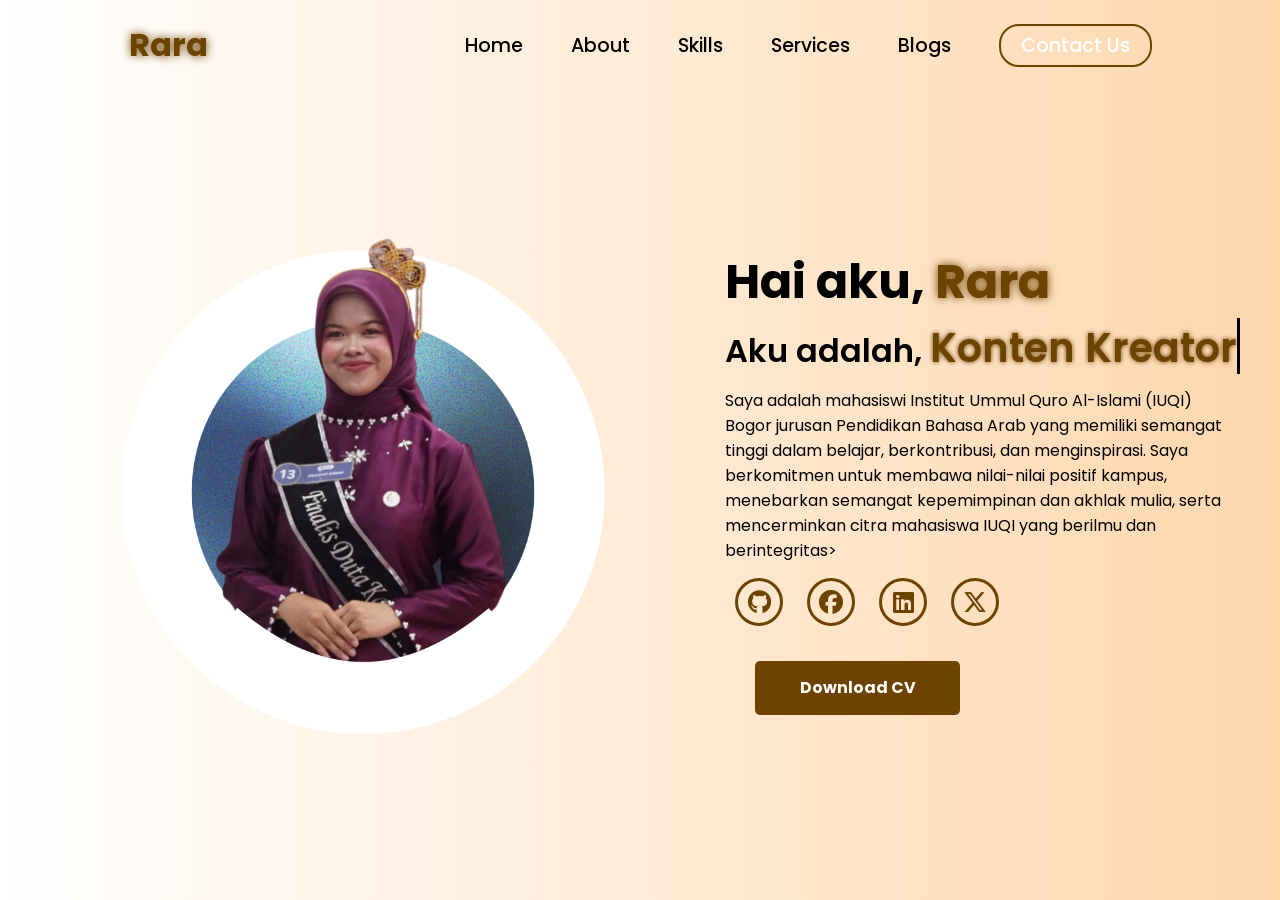
==== index.html @ 3b9ba453 "Add files via upload" ====
<!DOCTYPE html>
<html lang="en">
<head>
    <meta charset="UTF-8">
    <meta name="viewport" content="width=device-width, initial-scale=1.0">
    <link rel="stylesheet" href="https://cdnjs.cloudflare.com/ajax/libs/font-awesome/6.7.1/css/all.min.css">
    <title>Rara Portfolio</title>
    <link rel="stylesheet" href="style.css">
    <link rel="stylesheet" href="https://unpkg.com/aos@next/dist/aos.css" />
</head>
<body>
    <nav>
        <div class="nav-container">
            <div class="logo" data-aos="zoom-in" data-aos-duration="1000">
                <span>Rara</span>
            </div>
            <div class="links">
                <div class="link" data-aos="fade-up" data-aos-duration="1000" data-aos-delay="100"><a href="#">Home</a></div>
                <div class="link" data-aos="fade-up" data-aos-duration="1000" data-aos-delay="200"><a href="#">About</a></div>
                <div class="link" data-aos="fade-up" data-aos-duration="1000" data-aos-delay="300"><a href="#">Skills</a></div>
                <div class="link" data-aos="fade-up" data-aos-duration="1000" data-aos-delay="400"><a href="#">Services</a></div>
                <div class="link" data-aos="fade-up" data-aos-duration="1000" data-aos-delay="500"><a href="#">Blogs</a></div>
                <div class="link contact-btn" data-aos="fade-up" data-aos-duration="1000" data-aos-delay="600"><a href="#">Contact Us</a></div>
            </div>
            <i class="fa-solid fa-bars hamburg" onclick="hamburg()"></i>
        </div>
        <div class="dropdown">
            <div class="links">
                <a href="">Home</a>
                <a href="">About</a>
                <a href="">Skills</a>
                <a href="">Services</a>
                <a href="">Blogs</a>
                <a href="">Contact Us</a>
                <i class="fa-solid fa-xmark cancel" onclick="cancel()"></i>
            </div>
        </div>
    </nav>
        <section>
            <div class="main-container">
                <div class="image" data-aos="zoom-in-right" data-aos-duration="2500">
                    <img src="main.png" alt="">
                </div>
                <div class="content">
                    <h1 data-aos="fade-left" data-aos-duration="1000" data-aos-delay="800">Hai aku, <span>Rara</span></h1>
                    <div class="typewriter" data-aos="fade-right" data-aos-duration="1000" data-aos-delay="900">Aku adalah, <span></span></div>
                    <p data-aos="flip-up" data-aos-duration="1000" data-aos-delay="1000">Saya adalah mahasiswi Institut Ummul Quro Al-Islami (IUQI) Bogor jurusan Pendidikan Bahasa Arab yang memiliki semangat tinggi dalam belajar, berkontribusi, dan menginspirasi. Saya berkomitmen untuk membawa nilai-nilai positif kampus, menebarkan semangat kepemimpinan dan akhlak mulia, serta mencerminkan citra mahasiswa IUQI yang berilmu dan berintegritas>
                    <div class="social-links" data-aos="flip-down" data-aos-duration="1000" data-aos-delay="1200">
                        <a href="#" ><i class="fa-brands fa-github"></i></a>
                        <a href="#"><i class="fa-brands fa-facebook"></i></a>
                        <a href="#"><i class="fa-brands fa-linkedin"></i></a>
                        <a href="#"><i class="fa-brands fa-x-twitter"></i></a>
                    </div>
                    <div class="btn" data-aos="zoom-out-left" data-aos-duration="1000" data-aos-delay="1300">
                         <a href="cvrara.pdf" download>
        <button>Download CV</button>
    </a>
                    </div>
                </div>
            </div>
        </section>
        <script src="https://unpkg.com/aos@next/dist/aos.js"></script>
        <script>
          AOS.init({offset:0});
        </script>
        <script>
            function hamburg(){
                const navbar = document.querySelector(".dropdown")
                navbar.style.transform = "translateY(0px)"
            }
            function cancel(){
                const navbar = document.querySelector(".dropdown")
                navbar.style.transform = "translateY(-500px)"
            }
        </script>
</body>
</html>
---- style.css ----
@import url('https://fonts.googleapis.com/css2?family=Poppins:wght@100;200;300;400;500;600&display=swap');

*{
    padding: 0;
    margin: 0;
    font-family: 'Poppins', sans-serif;
    box-sizing: border-box;
}

html{
    overflow-x: hidden;
}

body{
    width: 100%;
    height: 100vh;
    overflow: hidden;
    background: linear-gradient(to right, rgb(255,255,255), rgb(254,215,173));
}

nav{
    width: 100%;
    height: 10vh;
    position: sticky;
}


.nav-container{
    width: 100%;
    height: 100%;
    display: flex;
    justify-content: space-around;
    align-items: center;
}

.logo{
    color: black;
    font-size: 2rem;
    font-weight: bolder;
}

.logo span{
    color: rgb(109,67, 0);
    text-shadow: 0 0 10px rgb(109,67, 0);
}

.hamburg, .cancel{
    cursor: pointer;
    position: absolute;
    right: 15px;
    top: 10px;
    color: black;
    font-size: 2rem;
    display: none;
}

.nav-container .links {
    display: flex;
    gap: 3rem;
    align-items: center;
}

.nav-container .links a{
    position: relative;
    font-size: 1.2rem;
    color: black;
    text-decoration: none;
    font-weight: 500;
    transform: 0.3s linear;
}

.nav-container .links a::before{
    position: absolute;
    content: "";
    bottom: -3px;
    left: 0;
    width: 0%;
    height: 3px;
    background-color: rgb(109,67, 0);
    transition: 0.2s linear;
}

.nav-container .links a:hover::before{
    width: 100%;
}

.nav-container .contact-btn{
    background-color: transparent;
    padding: 5px 20px;
    border-radius: 20px;
    border: 2px solid rgb(109,67, 0);
    transition: 0.2s linear;
}

.nav-container .contact-btn a{
    color: white;
    transition: 0.3s linear;
}

.nav-container .contact-btn:hover, .nav-container .contact-btn:hover a{
    background-color: rgb(109,67, 0);
    color: white;
}

.nav-container .links a:hover{
    color: rgb(109,67, 0);
}

.dropdown{
    z-index: 100;
    position: absolute;
    top: 0;
    transform: translateY(-500px);
    width: 100%;
    height: auto;
    backdrop-filter: brightness(40%) blur(3px);
    box-shadow: 0 0 20px black;
    transition: 0.2s linear;
}

.dropdown .links a{
    color: white;
    display: flex;
    text-decoration: none;
    justify-content: center;
    padding: 15px 0;
    align-items: center;
    transition: 0.2s linear;
}

.dropdown .links a:hover{
    background-color: rgb(109,67, 0);
}

section{
    width: 100%;
    height: 90vh;
}

.main-container{
    width: 100%;
    height: 100%;
    display: flex;
    justify-content: space-evenly;
    align-items: center;
}

.main-container .image{
    z-index: -1;
    width: 50%;
}

.main-container .image img{
    width: 100%;
}

.main-container .content{
    color: black;
    width: 40%;
    min-height: 100px;
}

.content h1{
    font-size: clamp(1rem, 2rem + 5vw, 3rem);
}

.content h1 span{
    color: rgb(109,67, 0);
    text-shadow: 0 0 10px rgb(109,67, 0);
}

.content .typewriter{
    font-weight: 600;
    font-size: clamp(1rem, 1rem + 5vw, 2rem);
}

.content .typewriter span{
    color: rgb(109,67, 0);
    font-size: 2.5rem;
    text-shadow: 0 0 5px rgb(109,67, 0);
    position: relative;
    transition: 0.3s linear;
}

.typewriter span::before{
    content: "Konten Kreator";
    animation: words 15s infinite;
}

.typewriter span::after{
    content: "";
    position: absolute;
    width: calc(100% + 8px);
    height: 100%;
    border-left: 3px solid black;
    animation:  cursor 0.6s linear infinite;
}

@keyframes cursor {
    to{
        border-left: 3px solid #b74b4b;
    }
}

@keyframes words {
    0%, 33%{
        content: "Duta Kampus";
    }
    34%, 66%{
        content: "Mahasiswi";
    }
    67%, 100%{
        content: "Konten Kreator";
    }
}

.content p{
    font-size: clamp(0.4rem, 0.2rem + 9vw, 1rem);
    margin: 10px 0;
}

.social-links i{
    display: inline-flex;
    justify-content: center;
    align-items: center;
    width: 3rem;
    height: 3rem;
    background-color:transparent;
    border: 0.2rem solid rgb(109,67, 0);
    border-radius: 50%;
    color:rgb(109,67, 0);
    margin: 5px 10px;
    font-size: 1.5rem;
    transition: 0.2s linear;
}

.social-links i:hover{
    scale: 1.3;
    color: white;
    background-color: rgb(109,67, 0);
    filter: drop-shadow(0 0 10px rgb(109,67,0));
}

.content button{
    width: 40%;
    height: 6vh;
    margin: 30px;
    background-color: rgb(109,67, 0);
    color: white;
    border: none;
    outline: none;
    font-size: 100%;
    font-weight: 700;
    border-radius: 5px;
    transition: 0.2s linear;
}

.content button:hover{
 scale: 1.1;
 color: rgb(109,67, 0);
 border: 2px solid rgb(109,67, 0);
 background-color: transparent;
 font-weight: 700;
 box-shadow: 0 0 40px rgb(109,67, 0);
}

@media (max-width:884px) {
    body{
        overflow-y: visible;
    }

    nav .logo{
        position: absolute;
        top: 16px;
        left: 15px;
        font-size: 1.5rem;
    }

    .main-container{
        display: flex;
        flex-direction: column;
    }

    .nav-container .links{
        display: none;
    }

    .hamburg,.cancel{
        display: block;
    }

    .main-container .content{
        width: 80%;
    }

    .social-links i{
        width: 2.5rem;
        height: 2.5rem;
        font-size: 1.5rem;
    }
    .cancel{
        color: white;
    }

    .main-container .image{
        width: 80%;
        margin-bottom: 0px;
    }
}
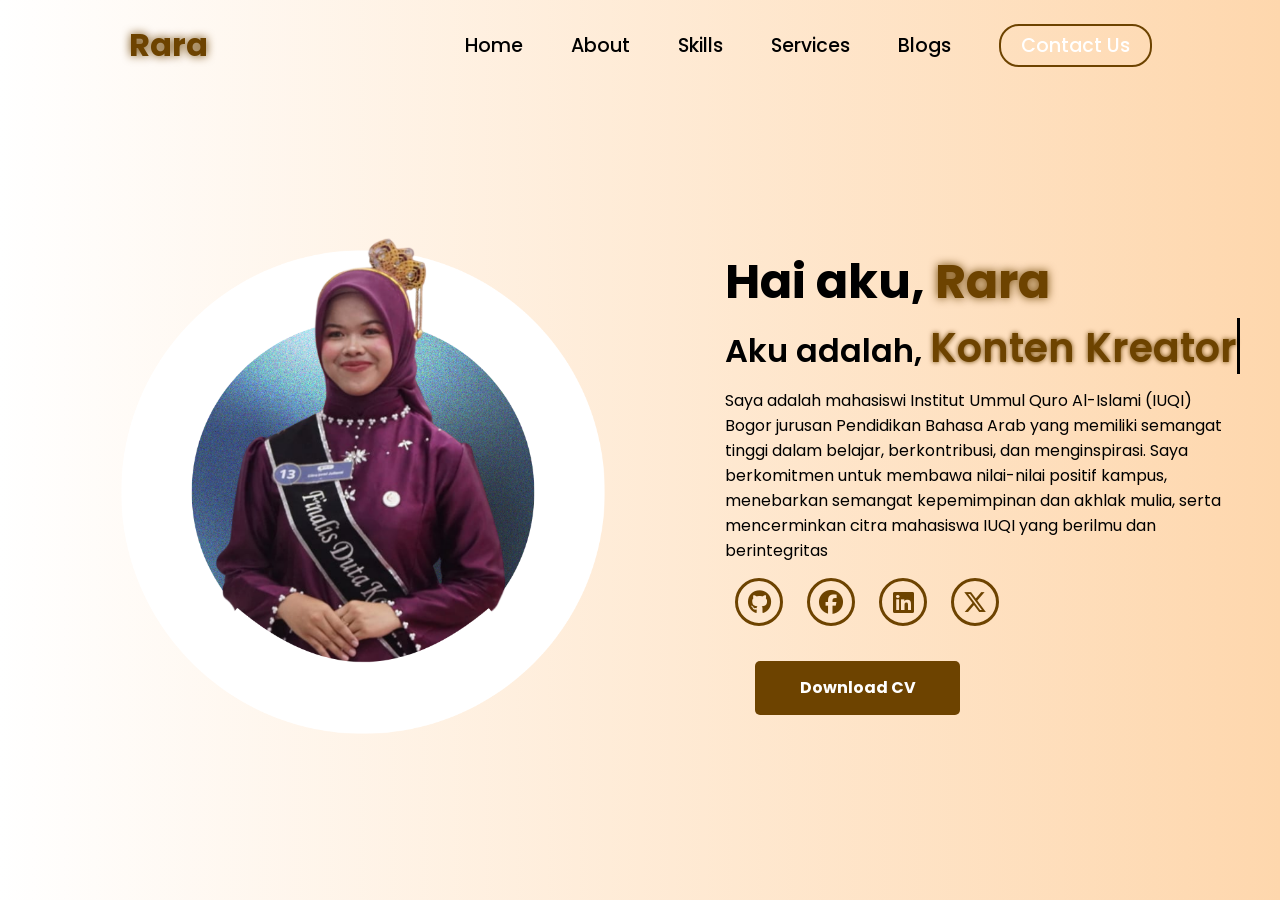
==== commit 3dc5a3a5: "index.html" ====
--- a/index.html
+++ b/index.html
@@ -44,7 +44,7 @@
                 <div class="content">
                     <h1 data-aos="fade-left" data-aos-duration="1000" data-aos-delay="800">Hai aku, <span>Rara</span></h1>
                     <div class="typewriter" data-aos="fade-right" data-aos-duration="1000" data-aos-delay="900">Aku adalah, <span></span></div>
-                    <p data-aos="flip-up" data-aos-duration="1000" data-aos-delay="1000">Saya adalah mahasiswi Institut Ummul Quro Al-Islami (IUQI) Bogor jurusan Pendidikan Bahasa Arab yang memiliki semangat tinggi dalam belajar, berkontribusi, dan menginspirasi. Saya berkomitmen untuk membawa nilai-nilai positif kampus, menebarkan semangat kepemimpinan dan akhlak mulia, serta mencerminkan citra mahasiswa IUQI yang berilmu dan berintegritas>
+                    <p data-aos="flip-up" data-aos-duration="1000" data-aos-delay="1000">Saya adalah mahasiswi Institut Ummul Quro Al-Islami (IUQI) Bogor jurusan Pendidikan Bahasa Arab yang memiliki semangat tinggi dalam belajar, berkontribusi, dan menginspirasi. Saya berkomitmen untuk membawa nilai-nilai positif kampus, menebarkan semangat kepemimpinan dan akhlak mulia, serta mencerminkan citra mahasiswa IUQI yang berilmu dan berintegritas
                     <div class="social-links" data-aos="flip-down" data-aos-duration="1000" data-aos-delay="1200">
                         <a href="#" ><i class="fa-brands fa-github"></i></a>
                         <a href="#"><i class="fa-brands fa-facebook"></i></a>
@@ -74,4 +74,5 @@
             }
         </script>
 </body>
-</html>+
+</html>
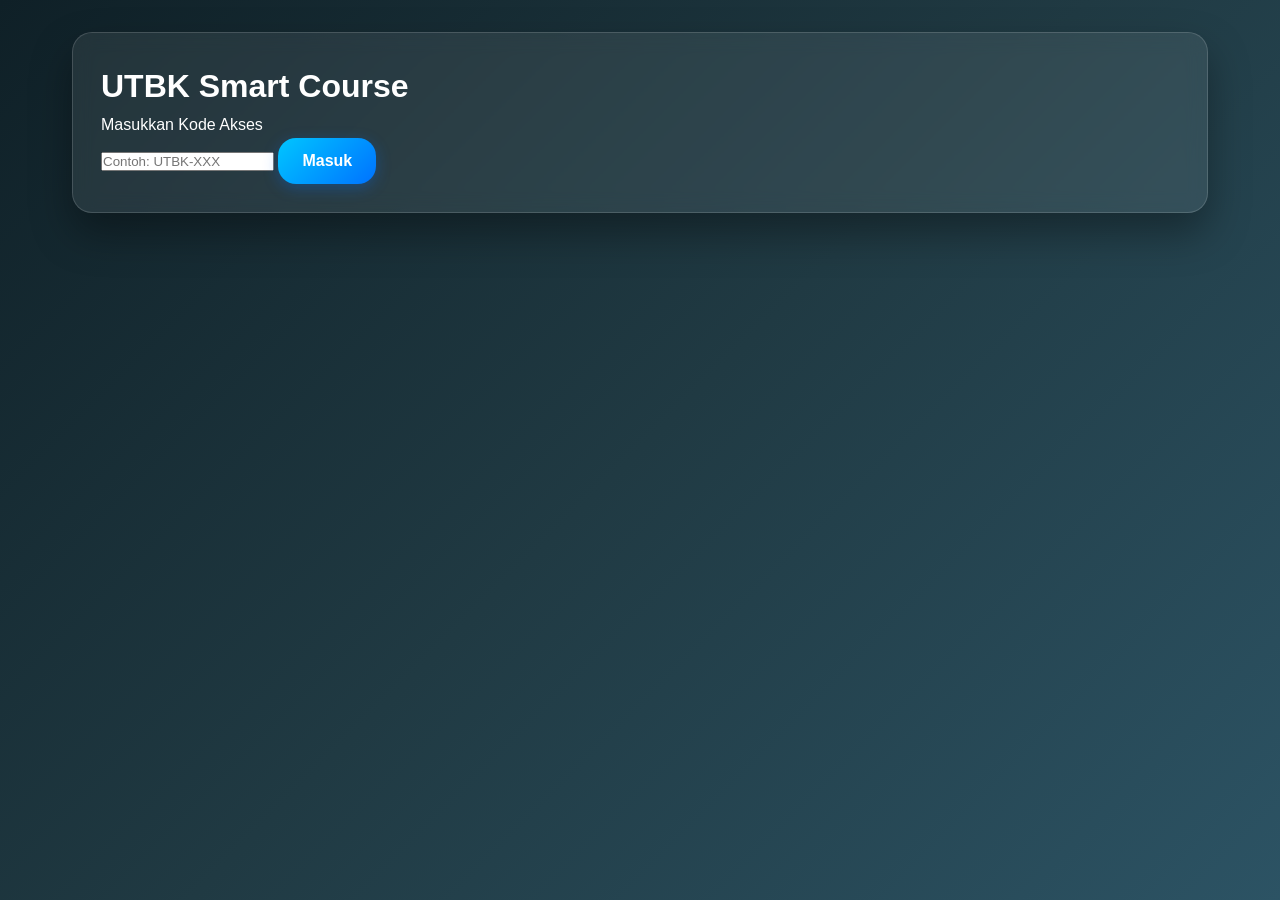
==== commit 5bfdbc05: "Add files via upload" ====
--- a/index.html
+++ b/index.html
@@ -1,78 +1,24 @@
 <!DOCTYPE html>
-<html lang="en">
+<html lang="id">
 <head>
-    <meta charset="UTF-8">
-    <meta name="viewport" content="width=device-width, initial-scale=1.0">
-    <link rel="stylesheet" href="https://cdnjs.cloudflare.com/ajax/libs/font-awesome/6.7.1/css/all.min.css">
-    <title>Rara Portfolio</title>
-    <link rel="stylesheet" href="style.css">
-    <link rel="stylesheet" href="https://unpkg.com/aos@next/dist/aos.css" />
+  <meta charset="UTF-8">
+  <title>UTBK Course Access</title>
+  <link rel="stylesheet" href="css/main.css">
 </head>
 <body>
-    <nav>
-        <div class="nav-container">
-            <div class="logo" data-aos="zoom-in" data-aos-duration="1000">
-                <span>Rara</span>
-            </div>
-            <div class="links">
-                <div class="link" data-aos="fade-up" data-aos-duration="1000" data-aos-delay="100"><a href="#">Home</a></div>
-                <div class="link" data-aos="fade-up" data-aos-duration="1000" data-aos-delay="200"><a href="#">About</a></div>
-                <div class="link" data-aos="fade-up" data-aos-duration="1000" data-aos-delay="300"><a href="#">Skills</a></div>
-                <div class="link" data-aos="fade-up" data-aos-duration="1000" data-aos-delay="400"><a href="#">Services</a></div>
-                <div class="link" data-aos="fade-up" data-aos-duration="1000" data-aos-delay="500"><a href="#">Blogs</a></div>
-                <div class="link contact-btn" data-aos="fade-up" data-aos-duration="1000" data-aos-delay="600"><a href="#">Contact Us</a></div>
-            </div>
-            <i class="fa-solid fa-bars hamburg" onclick="hamburg()"></i>
-        </div>
-        <div class="dropdown">
-            <div class="links">
-                <a href="">Home</a>
-                <a href="">About</a>
-                <a href="">Skills</a>
-                <a href="">Services</a>
-                <a href="">Blogs</a>
-                <a href="">Contact Us</a>
-                <i class="fa-solid fa-xmark cancel" onclick="cancel()"></i>
-            </div>
-        </div>
-    </nav>
-        <section>
-            <div class="main-container">
-                <div class="image" data-aos="zoom-in-right" data-aos-duration="2500">
-                    <img src="main.png" alt="">
-                </div>
-                <div class="content">
-                    <h1 data-aos="fade-left" data-aos-duration="1000" data-aos-delay="800">Hai aku, <span>Rara</span></h1>
-                    <div class="typewriter" data-aos="fade-right" data-aos-duration="1000" data-aos-delay="900">Aku adalah, <span></span></div>
-                    <p data-aos="flip-up" data-aos-duration="1000" data-aos-delay="1000">Saya adalah mahasiswi Institut Ummul Quro Al-Islami (IUQI) Bogor jurusan Pendidikan Bahasa Arab yang memiliki semangat tinggi dalam belajar, berkontribusi, dan menginspirasi. Saya berkomitmen untuk membawa nilai-nilai positif kampus, menebarkan semangat kepemimpinan dan akhlak mulia, serta mencerminkan citra mahasiswa IUQI yang berilmu dan berintegritas
-                    <div class="social-links" data-aos="flip-down" data-aos-duration="1000" data-aos-delay="1200">
-                        <a href="#" ><i class="fa-brands fa-github"></i></a>
-                        <a href="#"><i class="fa-brands fa-facebook"></i></a>
-                        <a href="#"><i class="fa-brands fa-linkedin"></i></a>
-                        <a href="#"><i class="fa-brands fa-x-twitter"></i></a>
-                    </div>
-                    <div class="btn" data-aos="zoom-out-left" data-aos-duration="1000" data-aos-delay="1300">
-                         <a href="cvrara.pdf" download>
-        <button>Download CV</button>
-    </a>
-                    </div>
-                </div>
-            </div>
-        </section>
-        <script src="https://unpkg.com/aos@next/dist/aos.js"></script>
-        <script>
-          AOS.init({offset:0});
-        </script>
-        <script>
-            function hamburg(){
-                const navbar = document.querySelector(".dropdown")
-                navbar.style.transform = "translateY(0px)"
-            }
-            function cancel(){
-                const navbar = document.querySelector(".dropdown")
-                navbar.style.transform = "translateY(-500px)"
-            }
-        </script>
+
+  <div class="container">
+    <div class="card">
+      <h1>UTBK Smart Course</h1>
+      <p class="subtitle">Masukkan Kode Akses</p>
+
+      <input type="text" id="accessCode" placeholder="Contoh: UTBK-XXX">
+      <button onclick="submitCode()">Masuk</button>
+
+      <p id="error" class="error"></p>
+    </div>
+  </div>
+
+  <script src="js/auth.js"></script>
 </body>
-
 </html>
--- a/css/main.css
+++ b/css/main.css
@@ -0,0 +1,569 @@
+/* =========================
+   ROOT THEME SYSTEM
+========================= */
+:root {
+  /* Dark Mode Variables */
+  --bg-main: linear-gradient(135deg, #0f2027, #203a43, #2c5364);
+  --bg-card: rgba(255, 255, 255, 0.08);
+  --bg-soft: rgba(255, 255, 255, 0.12);
+  --text-main: #ffffff;
+  --text-muted: rgba(255, 255, 255, 0.75);
+  --primary: #00c6ff;
+  --primary-dark: #0072ff;
+  --success: #2ecc71;
+  --danger: #ff6b6b;
+  --border-soft: rgba(255, 255, 255, 0.15);
+  --shadow-soft: rgba(0, 0, 0, 0.35);
+  --shadow-hover: rgba(0, 0, 0, 0.45);
+  --transition-fast: 0.25s ease;
+  --transition-smooth: 0.35s ease;
+  --border-radius-small: 12px;
+  --border-radius-medium: 18px;
+  --border-radius-large: 20px;
+  --border-radius-xl: 22px;
+}
+
+/* Light Mode Overrides */
+body.light {
+  --bg-main: linear-gradient(135deg, #f8fafc, #e2e8f0);
+  --bg-card: rgba(255, 255, 255, 0.9);
+  --bg-soft: rgba(255, 255, 255, 0.95);
+  --text-main: #0f172a;
+  --text-muted: #475569;
+  --primary: #2563eb;
+  --primary-dark: #1d4ed8;
+  --success: #16a34a;
+  --danger: #dc2626;
+  --border-soft: rgba(0, 0, 0, 0.1);
+  --shadow-soft: rgba(0, 0, 0, 0.1);
+  --shadow-hover: rgba(0, 0, 0, 0.2);
+}
+
+/* =========================
+   RESET & GLOBAL STYLES
+========================= */
+* {
+  margin: 0;
+  padding: 0;
+  box-sizing: border-box;
+}
+
+body {
+  font-family: 'Inter', -apple-system, BlinkMacSystemFont, 'Segoe UI', Roboto, sans-serif;
+  min-height: 100vh;
+  background: var(--bg-main);
+  color: var(--text-main);
+  line-height: 1.6;
+  overflow-x: hidden;
+  transition: background var(--transition-smooth), color var(--transition-smooth);
+}
+
+/* Global Transitions for Smooth Interactions */
+* {
+  transition: background var(--transition-smooth),
+              color var(--transition-smooth),
+              box-shadow var(--transition-smooth),
+              transform var(--transition-fast),
+              opacity var(--transition-smooth);
+}
+
+/* =========================
+   ANIMATION KEYFRAMES
+========================= */
+@keyframes fadeUp {
+  from {
+    opacity: 0;
+    transform: translateY(20px);
+  }
+  to {
+    opacity: 1;
+    transform: translateY(0);
+  }
+}
+
+@keyframes scaleIn {
+  from {
+    opacity: 0;
+    transform: scale(0.95);
+  }
+  to {
+    opacity: 1;
+    transform: scale(1);
+  }
+}
+
+@keyframes pulse {
+  0%, 100% {
+    transform: scale(1);
+  }
+  50% {
+    transform: scale(1.05);
+  }
+}
+
+/* =========================
+   LAYOUT WRAPPER
+========================= */
+.page {
+  animation: fadeUp 0.6s ease-out;
+}
+
+.container {
+  max-width: 1200px;
+  margin: 0 auto;
+  padding: 2rem;
+}
+
+/* Responsive Container */
+@media (max-width: 768px) {
+  .container {
+    padding: 1rem;
+  }
+}
+
+/* =========================
+   CARD SYSTEM
+========================= */
+.card {
+  background: var(--bg-card);
+  border-radius: var(--border-radius-large);
+  padding: 1.75rem;
+  border: 1px solid var(--border-soft);
+  box-shadow: 0 20px 40px var(--shadow-soft);
+  animation: scaleIn 0.5s ease-out;
+  backdrop-filter: blur(10px);
+  -webkit-backdrop-filter: blur(10px);
+}
+
+/* =========================
+   BUTTON SYSTEM
+========================= */
+button {
+  border: none;
+  padding: 0.875rem 1.5rem;
+  border-radius: var(--border-radius-medium);
+  background: linear-gradient(135deg, var(--primary), var(--primary-dark));
+  color: #fff;
+  font-size: 1rem;
+  font-weight: 600;
+  cursor: pointer;
+  transition: transform var(--transition-fast), box-shadow var(--transition-fast);
+  box-shadow: 0 4px 15px rgba(0, 114, 255, 0.3);
+}
+
+button:hover {
+  transform: translateY(-3px);
+  box-shadow: 0 14px 30px rgba(0, 114, 255, 0.4);
+}
+
+button:active {
+  transform: scale(0.97);
+}
+
+button:focus {
+  outline: 2px solid var(--primary);
+  outline-offset: 2px;
+}
+
+/* =========================
+   TOPBAR
+========================= */
+.topbar {
+  display: flex;
+  justify-content: space-between;
+  align-items: center;
+  margin-bottom: 2rem;
+  flex-wrap: wrap;
+  gap: 1rem;
+}
+
+.theme-btn {
+  background: var(--bg-card);
+  border: 1px solid var(--border-soft);
+  padding: 0.5rem 1rem;
+  border-radius: var(--border-radius-small);
+  cursor: pointer;
+  font-size: 0.9rem;
+  transition: all var(--transition-fast);
+}
+
+.theme-btn:hover {
+  background: var(--bg-soft);
+  transform: scale(1.05);
+}
+
+/* =========================
+   DASHBOARD STATS
+========================= */
+.stats {
+  display: grid;
+  grid-template-columns: repeat(auto-fit, minmax(200px, 1fr));
+  gap: 1.125rem;
+  margin-bottom: 2rem;
+}
+
+.stat-card {
+  text-align: center;
+  padding: 1.375rem;
+  border-radius: var(--border-radius-medium);
+  background: var(--bg-soft);
+  border: 1px solid var(--border-soft);
+  transition: transform var(--transition-fast), box-shadow var(--transition-fast);
+}
+
+.stat-card:hover {
+  transform: translateY(-5px);
+  box-shadow: 0 15px 35px var(--shadow-hover);
+}
+
+.stat-card p {
+  font-size: 1.875rem;
+  font-weight: 700;
+  margin-top: 0.5rem;
+  color: var(--text-main);
+}
+
+.stat-card span {
+  font-size: 0.875rem;
+  color: var(--text-muted);
+  display: block;
+  margin-bottom: 0.5rem;
+}
+
+/* =========================
+   MENU CARD
+========================= */
+.menu {
+  display: grid;
+  grid-template-columns: repeat(auto-fit, minmax(220px, 1fr));
+  gap: 1.375rem;
+}
+
+.menu-card {
+  background: var(--bg-card);
+  border-radius: var(--border-radius-large);
+  padding: 1.625rem;
+  text-align: center;
+  text-decoration: none;
+  color: var(--text-main);
+  transition: transform var(--transition-fast), box-shadow var(--transition-fast);
+  border: 1px solid var(--border-soft);
+  box-shadow: 0 10px 30px var(--shadow-soft);
+}
+
+.menu-card:hover {
+  transform: translateY(-6px) scale(1.03);
+  box-shadow: 0 30px 60px var(--shadow-hover);
+}
+
+.menu-card h3 {
+  margin-bottom: 0.5rem;
+  font-size: 1.25rem;
+}
+
+.menu-card p {
+  color: var(--text-muted);
+  font-size: 0.9rem;
+}
+
+/* =========================
+   SUBTEST & DAY COMPONENTS
+========================= */
+.subtest-grid {
+  display: grid;
+  grid-template-columns: repeat(auto-fit, minmax(220px, 1fr));
+  gap: 1.375rem;
+}
+
+.subtest-card {
+  background: var(--bg-card);
+  padding: 1.625rem;
+  border-radius: var(--border-radius-large);
+  cursor: pointer;
+  transition: transform var(--transition-fast), box-shadow var(--transition-fast);
+  border: 1px solid var(--border-soft);
+  box-shadow: 0 10px 30px var(--shadow-soft);
+}
+
+.subtest-card:hover {
+  transform: translateY(-6px) scale(1.03);
+  box-shadow: 0 30px 60px var(--shadow-hover);
+}
+
+.days {
+  display: grid;
+  grid-template-columns: repeat(auto-fit, minmax(90px, 1fr));
+  gap: 0.875rem;
+}
+
+.day {
+  padding: 0.875rem 0;
+  text-align: center;
+  border-radius: var(--border-radius-medium);
+  font-weight: 600;
+  cursor: pointer;
+  transition: all var(--transition-fast);
+}
+
+.day.open {
+  background: linear-gradient(135deg, var(--primary), var(--primary-dark));
+  color: #fff;
+  animation: pulse 2s infinite;
+}
+
+.day.done {
+  background: linear-gradient(135deg, var(--success), #15803d);
+  color: #fff;
+}
+
+.day.locked {
+  background: var(--bg-card);
+  opacity: 0.4;
+  color: var(--text-muted);
+}
+
+.day:hover:not(.locked) {
+  transform: scale(1.05);
+}
+
+/* =========================
+   QUIZ ENGINE
+========================= */
+.quiz-container {
+  display: grid;
+  grid-template-columns: 90px 1fr;
+  height: 100vh;
+  overflow: hidden;
+}
+
+.sidebar {
+  background: var(--bg-card);
+  padding: 0.75rem;
+  overflow-y: auto;
+  border-right: 1px solid var(--border-soft);
+}
+
+.q-number {
+  padding: 0.75rem;
+  border-radius: var(--border-radius-small);
+  text-align: center;
+  margin-bottom: 0.5rem;
+  background: var(--bg-soft);
+  cursor: pointer;
+  transition: all var(--transition-fast);
+  position: relative;
+}
+
+.q-number.active {
+  outline: 2px solid var(--primary);
+  background: var(--primary);
+  color: #fff;
+}
+
+.q-number.flagged::after {
+  content: "⚑";
+  font-size: 0.625rem;
+  display: block;
+  position: absolute;
+  top: 2px;
+  right: 2px;
+}
+
+.q-number.correct {
+  background: var(--success);
+  color: #fff;
+}
+
+.q-number.wrong {
+  background: var(--danger);
+  color: #fff;
+}
+
+.quiz-main {
+  padding: 2.5rem;
+  animation: fadeUp 0.4s ease-out;
+  overflow-y: auto;
+}
+
+#options label {
+  display: block;
+  padding: 1rem;
+  margin-bottom: 0.875rem;
+  border-radius: var(--border-radius-medium);
+  background: var(--bg-soft);
+  cursor: pointer;
+  transition: transform var(--transition-fast), background var(--transition-fast);
+  border: 1px solid var(--border-soft);
+}
+
+#options label:hover {
+  transform: translateX(4px);
+  background: var(--bg-card);
+}
+
+#options input[type="radio"] {
+  margin-right: 0.5rem;
+}
+
+/* =========================
+   EBOOK COMPONENTS
+========================= */
+.ebook-grid {
+  display: grid;
+  grid-template-columns: repeat(auto-fit, minmax(200px, 1fr));
+  gap: 1.625rem;
+}
+
+.ebook-card {
+  background: var(--bg-card);
+  border-radius: var(--border-radius-xl);
+  overflow: hidden;
+  transition: transform var(--transition-fast), box-shadow var(--transition-fast);
+  border: 1px solid var(--border-soft);
+  box-shadow: 0 10px 30px var(--shadow-soft);
+}
+
+.ebook-card img {
+  width: 100%;
+  height: 260px;
+  object-fit: cover;
+  transition: transform var(--transition-fast);
+}
+
+.ebook-card:hover {
+  transform: translateY(-8px) scale(1.04);
+  box-shadow: 0 30px 60px var(--shadow-hover);
+}
+
+.ebook-card:hover img {
+  transform: scale(1.1);
+}
+
+.ebook-card .content {
+  padding: 1rem;
+}
+
+.ebook-card h4 {
+  margin-bottom: 0.5rem;
+  font-size: 1.125rem;
+}
+
+.ebook-card p {
+  color: var(--text-muted);
+  font-size: 0.875rem;
+}
+
+/* =========================
+   MODAL SYSTEM
+========================= */
+.modal {
+  position: fixed;
+  inset: 0;
+  background: rgba(0, 0, 0, 0.65);
+  display: flex;
+  justify-content: center;
+  align-items: center;
+  z-index: 1000;
+  animation: fadeUp 0.3s ease-out;
+}
+
+.modal-content {
+  background: var(--bg-soft);
+  padding: 1.875rem;
+  border-radius: var(--border-radius-xl);
+  max-width: 420px;
+  width: 90%;
+  box-shadow: 0 25px 50px var(--shadow-soft);
+  animation: scaleIn 0.35s ease-out;
+  border: 1px solid var(--border-soft);
+}
+
+.modal-content h2 {
+  margin-bottom: 1rem;
+  font-size: 1.5rem;
+}
+
+.modal-content p {
+  margin-bottom: 1.5rem;
+  color: var(--text-muted);
+}
+
+/* =========================
+   UTILITY CLASSES
+========================= */
+.text-center {
+  text-align: center;
+}
+
+.mb-1 { margin-bottom: 0.25rem; }
+.mb-2 { margin-bottom: 0.5rem; }
+.mb-3 { margin-bottom: 1rem; }
+.mb-4 { margin-bottom: 1.5rem; }
+
+.mt-1 { margin-top: 0.25rem; }
+.mt-2 { margin-top: 0.5rem; }
+.mt-3 { margin-top: 1rem; }
+.mt-4 { margin-top: 1.5rem; }
+
+.hidden {
+  display: none;
+}
+
+.flex {
+  display: flex;
+}
+
+.flex-center {
+  display: flex;
+  justify-content: center;
+  align-items: center;
+}
+
+/* =========================
+   RESPONSIVE DESIGN
+========================= */
+@media (max-width: 1024px) {
+  .stats, .menu, .subtest-grid, .ebook-grid {
+    grid-template-columns: repeat(auto-fit, minmax(180px, 1fr));
+  }
+}
+
+@media (max-width: 768px) {
+  .quiz-container {
+    grid-template-columns: 1fr;
+    grid-template-rows: auto 1fr;
+  }
+
+  .sidebar {
+    border-right: none;
+    border-bottom: 1px solid var(--border-soft);
+    max-height: 150px;
+  }
+
+  .days {
+    grid-template-columns: repeat(auto-fit, minmax(70px, 1fr));
+  }
+
+  .topbar {
+    flex-direction: column;
+    align-items: stretch;
+  }
+}
+
+@media (max-width: 480px) {
+  .container {
+    padding: 0.5rem;
+  }
+
+  .card {
+    padding: 1rem;
+  }
+
+  .stat-card p {
+    font-size: 1.5rem;
+  }
+
+  .menu-card, .subtest-card {
+    padding: 1rem;
+  }
+}
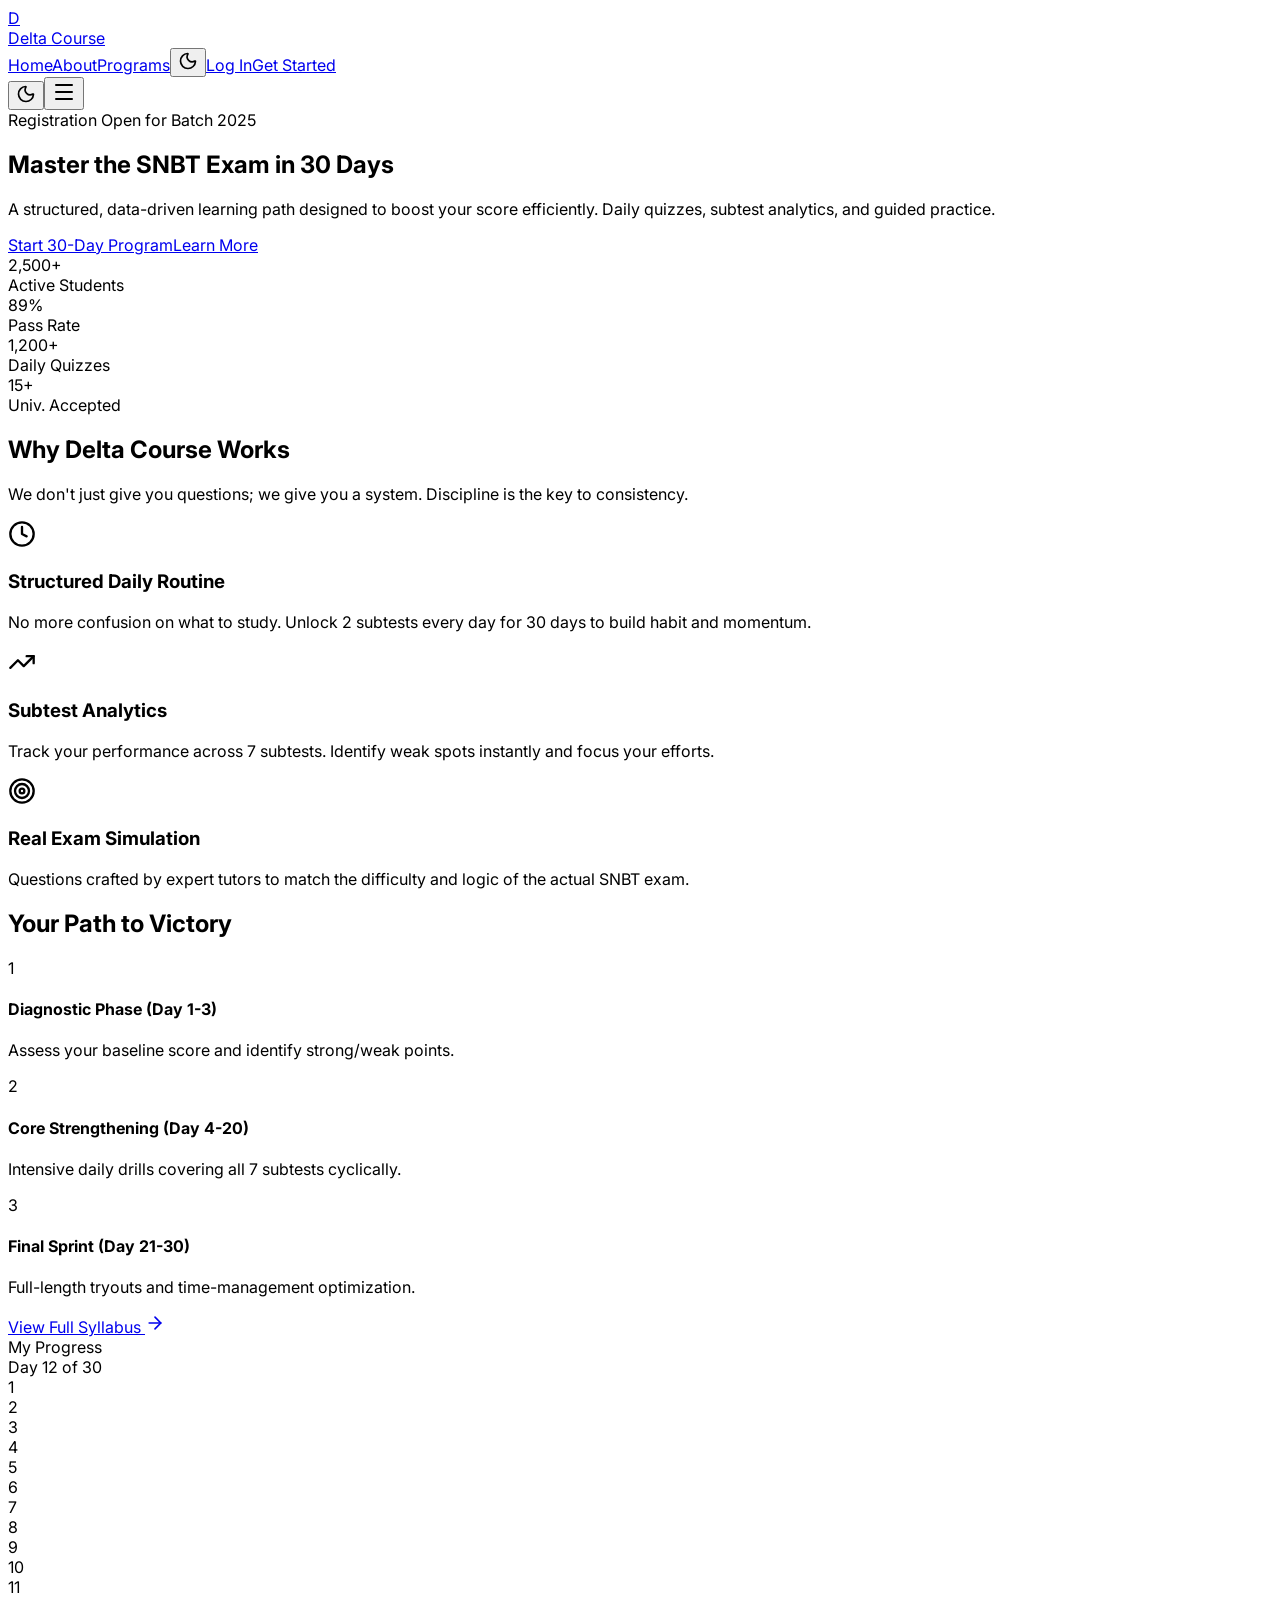
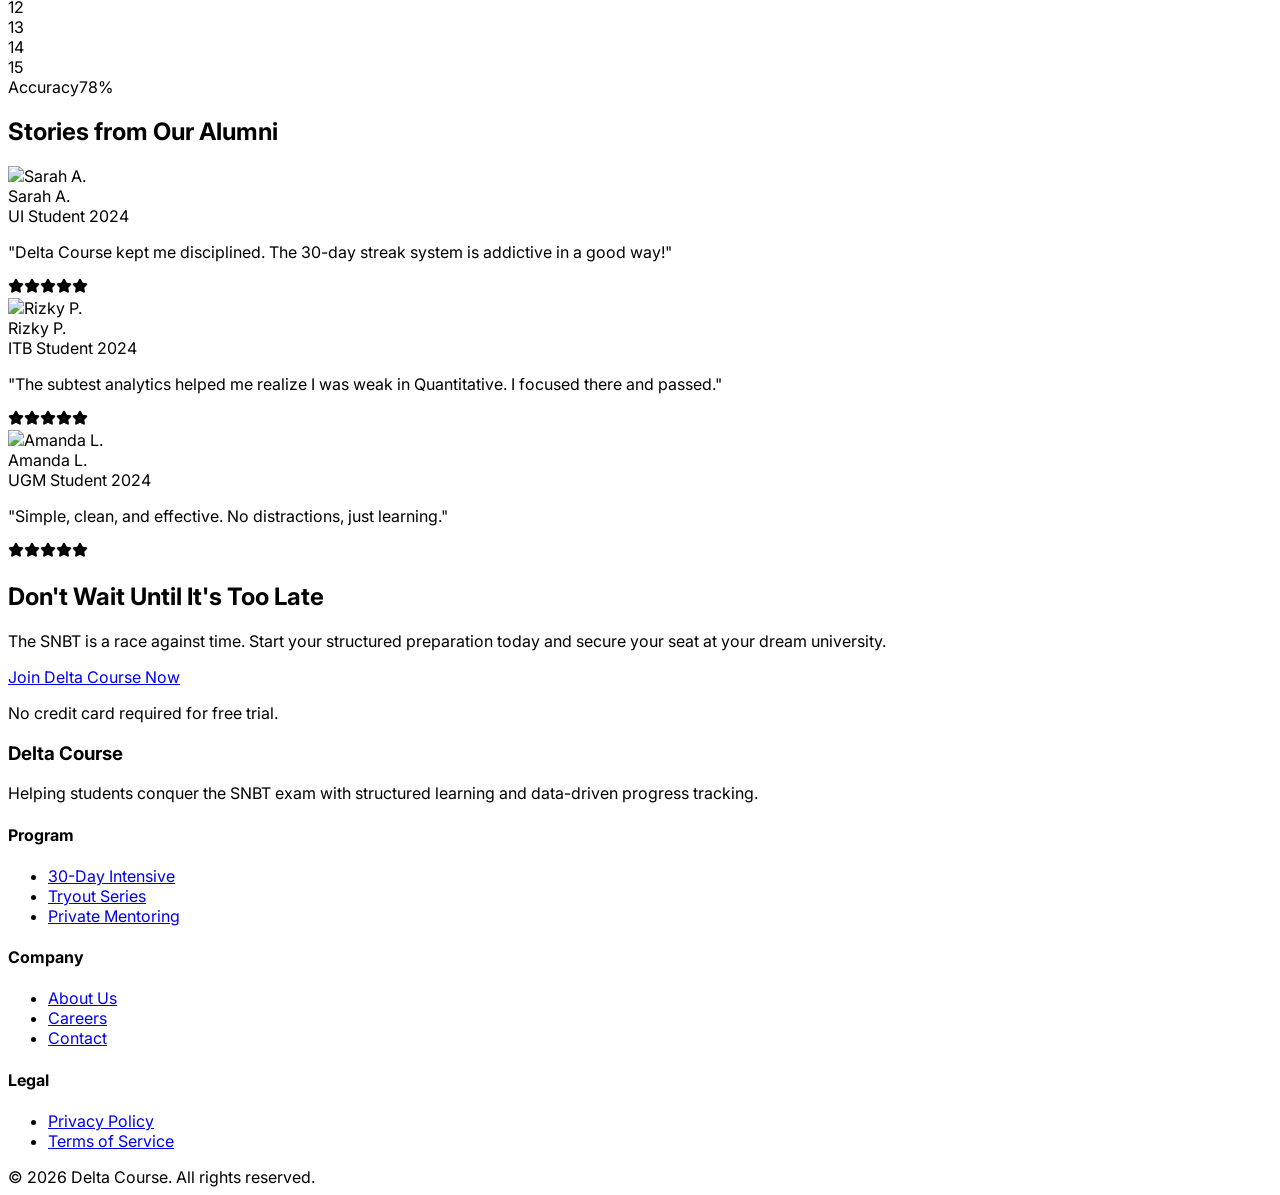
==== commit 87ba073f: "Add files via upload" ====
--- a/index.html
+++ b/index.html
@@ -1,24 +1,52 @@
-<!DOCTYPE html>
-<html lang="id">
-<head>
-  <meta charset="UTF-8">
-  <title>UTBK Course Access</title>
-  <link rel="stylesheet" href="css/main.css">
-</head>
-<body>
-
-  <div class="container">
-    <div class="card">
-      <h1>UTBK Smart Course</h1>
-      <p class="subtitle">Masukkan Kode Akses</p>
-
-      <input type="text" id="accessCode" placeholder="Contoh: UTBK-XXX">
-      <button onclick="submitCode()">Masuk</button>
-
-      <p id="error" class="error"></p>
-    </div>
-  </div>
-
-  <script src="js/auth.js"></script>
-</body>
-</html>
+<!DOCTYPE html>
+<html lang="en">
+  <head>
+    <meta charset="UTF-8" />
+    <meta name="viewport" content="width=device-width, initial-scale=1.0" />
+    <title>Delta Course - SNBT Success</title>
+    <script src="https://cdn.tailwindcss.com"></script>
+    <script>
+      tailwind.config = {
+        darkMode: 'class',
+        theme: {
+          extend: {
+            fontFamily: {
+              sans: ['Inter', 'sans-serif'],
+            }
+          }
+        }
+      }
+    </script>
+    <link href="https://fonts.googleapis.com/css2?family=Inter:wght@300;400;500;600;700&display=swap" rel="stylesheet">
+    <style>
+      body { font-family: 'Inter', sans-serif; }
+      /* Custom scrollbar for better UI */
+      ::-webkit-scrollbar { width: 8px; }
+      ::-webkit-scrollbar-track { background: #f1f5f9; }
+      ::-webkit-scrollbar-thumb { background: #cbd5e1; border-radius: 4px; }
+      ::-webkit-scrollbar-thumb:hover { background: #94a3b8; }
+      
+      .dark ::-webkit-scrollbar-track { background: #0f172a; }
+      .dark ::-webkit-scrollbar-thumb { background: #334155; }
+      .dark ::-webkit-scrollbar-thumb:hover { background: #475569; }
+    </style>
+
+<link rel="stylesheet" href="/index.css">
+  <script type="importmap">
+{
+  "imports": {
+    "react/": "https://esm.sh/react@^19.2.3/",
+    "react": "https://esm.sh/react@^19.2.3",
+    "react-router-dom": "https://esm.sh/react-router-dom@^7.12.0",
+    "react-dom/": "https://esm.sh/react-dom@^19.2.3/",
+    "lucide-react": "https://esm.sh/lucide-react@^0.562.0",
+    "recharts": "https://esm.sh/recharts@^3.6.0"
+  }
+}
+</script>
+  <script type="module" crossorigin src="/assets/index-Ba1tGdQ1.js"></script>
+</head>
+  <body>
+    <div id="root"></div>
+</body>
+</html>
